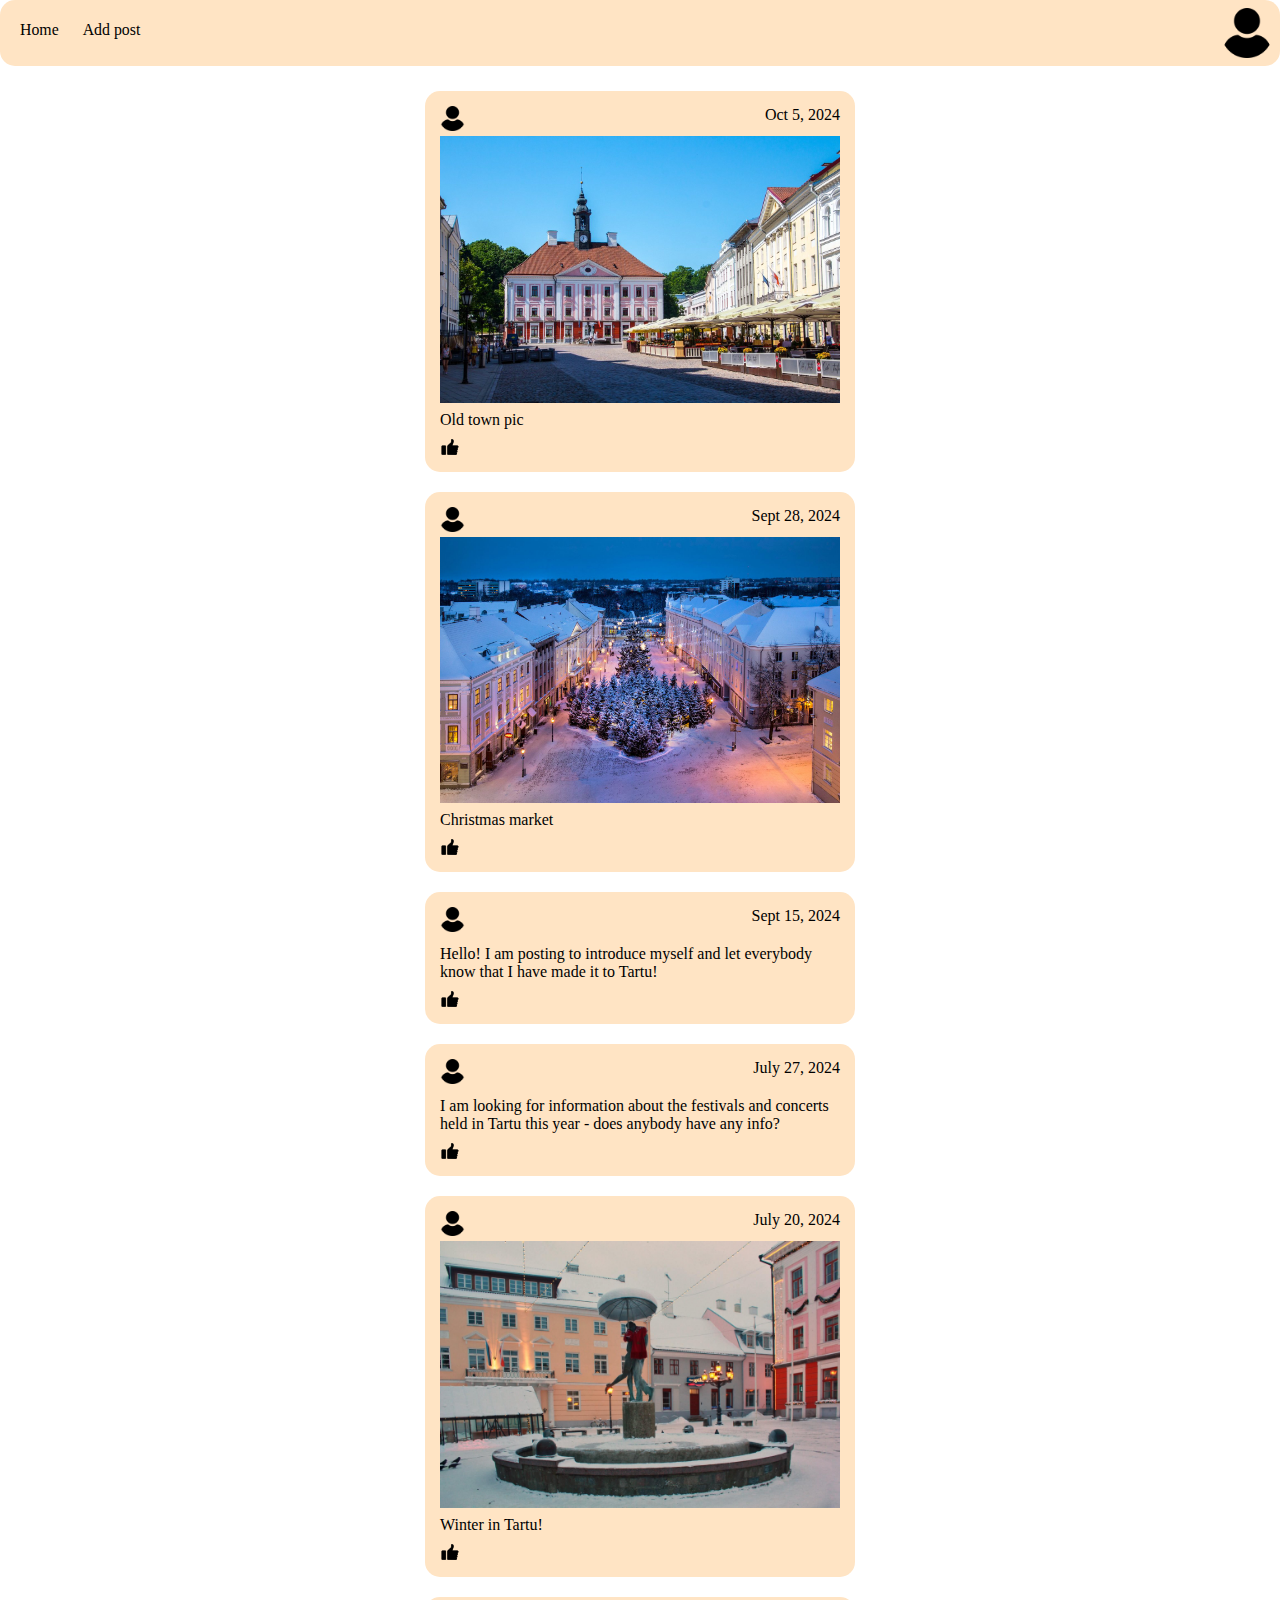
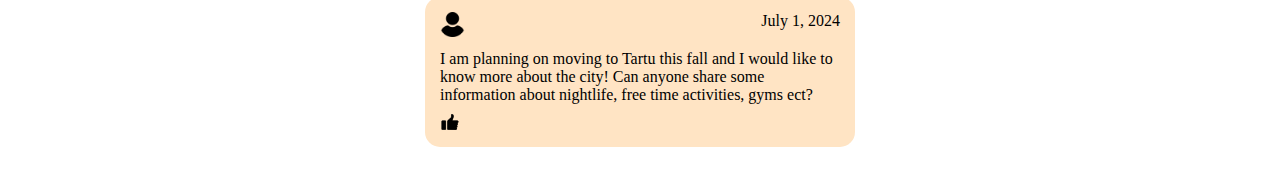
==== index.html @ 4ed944fc "ńew files." ====
<html lang="en"> 
  <head>
    <meta charset="UTF-8">
    <meta http-equiv="X-UA-Compatible" content="IE=edge">
    <meta name="viewport" content="width=device-width, initial-scale=1.0">
    <link rel="stylesheet" href="res/css/style.css">
    <title> WAD homework 1 </title> 
  </head>
  <body> 
    <header class = "header">
        <ul class = "nav">
            <li><a href="#">Home</a></li>
            <li><a href="addPost.html">Add post</a></li>
        </ul>

        <a class = "user_pic" href = "#"> <img src="res/images/user.png" width="50" height="50" alt="My profile picture"></a>
    </header>

    <section class = "posts_container">
        <div class = "post">
            <div class = post_head>
              <img src="res/images/user.png" width="25" height="25" alt="Profile picture">
              <span>Oct 5, 2024</span>
            </div>
            <div class = post_body>
              <img src="res/images/tartu.jpg" width="100px" height="80px" alt="Tartu old town" class = "post_picture">
              <p>Old town pic</p>
            </div>
            <div class="post-footer">
              <img src="res/images/like.png" width="20" height="20" alt="like icon">        
            </div>
        </div>

        <div class = "post">
          <div class = post_head>
            <img src="res/images/user.png" width="25" height="25" alt="Profile picture">
            <span>Sept 28, 2024</span>
          </div>
          <div class = post_body>
            <img src="res/images/Tartu-Estonia.jpg" width="100px" height="80px" alt="Tartu Christmas market" class = "post_picture">
            <p>Christmas market</p>
          </div>
          <div class="post-footer">
            <img src="res/images/like.png" width="20" height="20" alt="like icon">        
          </div>
        </div>

        <div class = "post">
          <div class = post_head>
            <img src="res/images/user.png" width="25" height="25" alt="Profile picture">
            <span>Sept 15, 2024</span>
          </div>
          <div class = post_body>
            <p>Hello! I am posting to introduce myself and let everybody know that I have made it to Tartu!</p>
          </div>
          <div class="post-footer">
            <img src="res/images/like.png" width="20" height="20" alt="like icon">        
          </div>
        </div>

        <div class = "post">
          <div class = post_head>
            <img src="res/images/user.png" width="25" height="25" alt="Profile picture">
            <span>July 27, 2024</span>
          </div>
          <div class = post_body>
            <p>I am looking for information about the festivals and concerts held in Tartu this year - does anybody have any info?</p>
          </div>
          <div class="post-footer">
            <img src="res/images/like.png" width="20" height="20" alt="like icon">        
          </div>
        </div>

        <div class = "post">
          <div class = post_head>
            <img src="res/images/user.png" width="25" height="25" alt="Profile picture">
            <span>July 20, 2024</span>
          </div>
          <div class = post_body>
            <img src="res/images/tartu_talv.jpg" width="100px" height="80px" alt="Tartu Christmas market" class = "post_picture">
            <p>Winter in Tartu!</p>
          </div>
          <div class="post-footer">
            <img src="res/images/like.png" width="20" height="20" alt="like icon">        
          </div>
        </div>

        <div class = "post">
          <div class = post_head>
            <img src="res/images/user.png" width="25" height="25" alt="Profile picture">
            <span>July 1, 2024</span>
          </div>
          <div class = post_body>
            <p>I am planning on moving to Tartu this fall and I would like to know more about the city! Can anyone share some information about nightlife, free time activities, gyms ect?</p>
          </div>
          <div class="post-footer">
            <img src="res/images/like.png" width="20" height="20" alt="like icon">        
          </div>
        </div>

    </section>

    
    <footer class = "footer">
    </footer>
  </body>
</html>
---- res/css/style.css ----
* {
    margin: 0;
    padding: 0;
    box-sizing: border-box;
}

ul {
    margin: 0;
    padding: 0;
    list-style: none;
}

.header {
    background-color: bisque;
    padding-top: .5em;
    padding-bottom: .5em;
    padding-left: .5em;
    padding-right: .5em;
    border-radius: 15px;
}

.nav {
    margin-top: 5px;
    margin-bottom: 5px;
}

.nav a {
    padding: 8px 12px;
    display: block;
    text-align: center;
    font-size: .99em;
    color: black;
}

a {
    text-decoration: none;
}

.nav a:hover {
    background-color: rgb(198, 185, 154);
}

section {
    display: flex;
    flex-direction: column;
    justify-content: center;
    align-items: center;
    margin-top: 25px;
    margin-bottom: 25px;
    margin-left: 25px;
    margin-right: 25px;

}

.post {
    background-color: bisque;
    border-radius: 15px;
    margin-bottom: 20px;
    padding: 15px;
    max-width: 430px;
}

.post_head {
    display: flex;
    justify-content: space-between;
    padding-bottom: 5px;
}

.post_body > p {
    margin-bottom: 8px;
    margin-top: 8px;
    font-size: 1em;
}

.post_picture {
    width: 100%;
    max-width: 400px;
    height: auto;
  }

@media (min-width: 450px) {
    .header,
    .nav {
        display: flex;
    }
    .header {
        flex-direction: row;
        justify-content: space-between;
    }
}

@media (max-width: 450px){
    .user_pic {
        display: none;
    }
    .nav {
        display: flex;
        flex-direction: row;
        justify-content: space-between;
    }
}
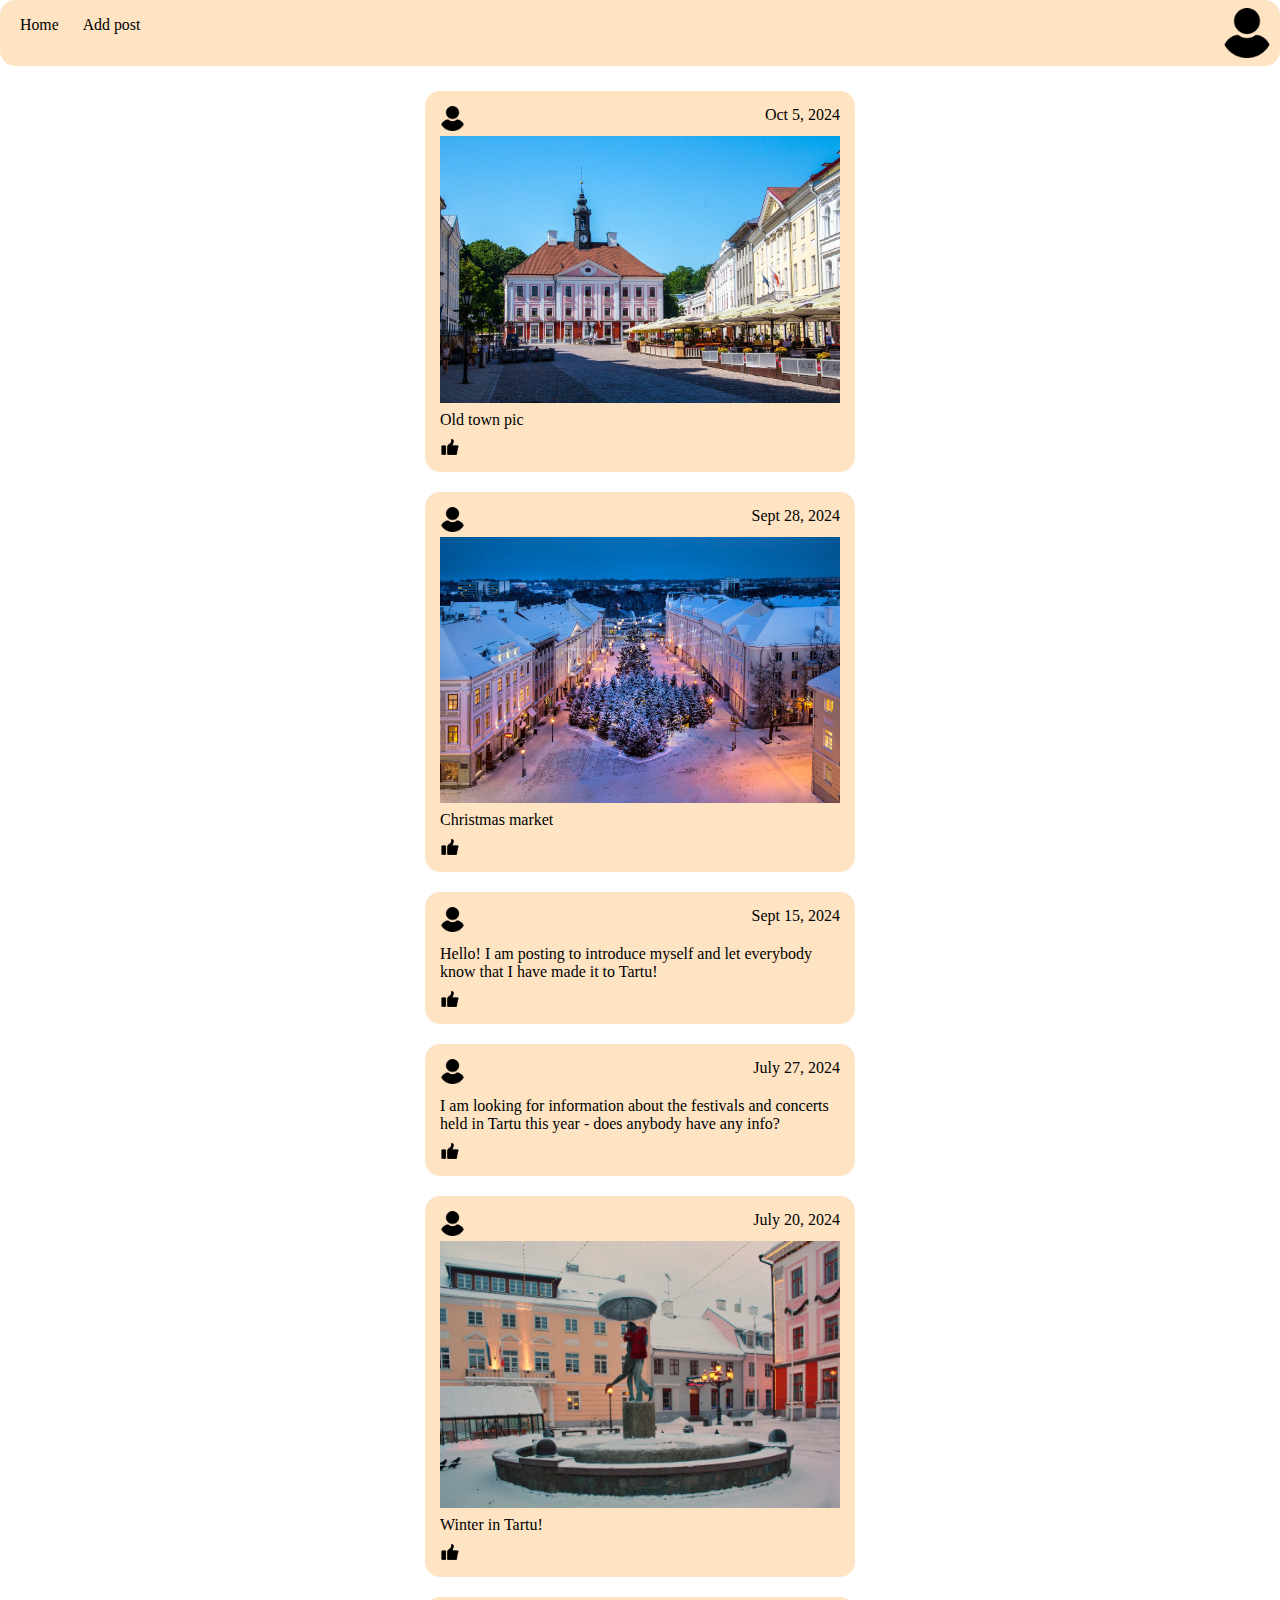
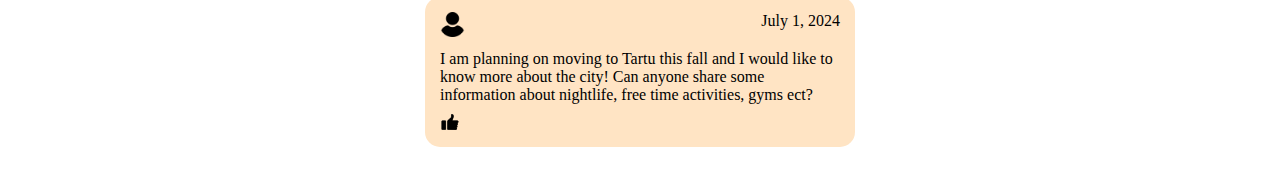
==== commit 7a0761d0: "last changes index.html and style.css" ====
--- a/index.html
+++ b/index.html
@@ -13,10 +13,10 @@
             <li><a href="addPost.html">Add post</a></li>
         </ul>
 
-        <a class = "user_pic" href = "#"> <img src="res/images/user.png" width="50" height="50" alt="My profile picture"></a>
+        <a class = "user_pic" href = "login.html"> <img src="res/images/user.png" width="50" height="50" alt="My profile picture"></a>
     </header>
 
-    <section class = "posts_container">
+    <section id = "posts_container">
         <div class = "post">
             <div class = post_head>
               <img src="res/images/user.png" width="25" height="25" alt="Profile picture">
--- a/res/css/style.css
+++ b/res/css/style.css
@@ -19,7 +19,7 @@
     border-radius: 15px;
 }
 
-.nav {
+header + ul {
     margin-top: 5px;
     margin-bottom: 5px;
 }
@@ -40,7 +40,7 @@
     background-color: rgb(198, 185, 154);
 }
 
-section {
+#posts_container {
     display: flex;
     flex-direction: column;
     justify-content: center;
@@ -76,7 +76,7 @@
     width: 100%;
     max-width: 400px;
     height: auto;
-  }
+}
 
 @media (min-width: 450px) {
     .header,
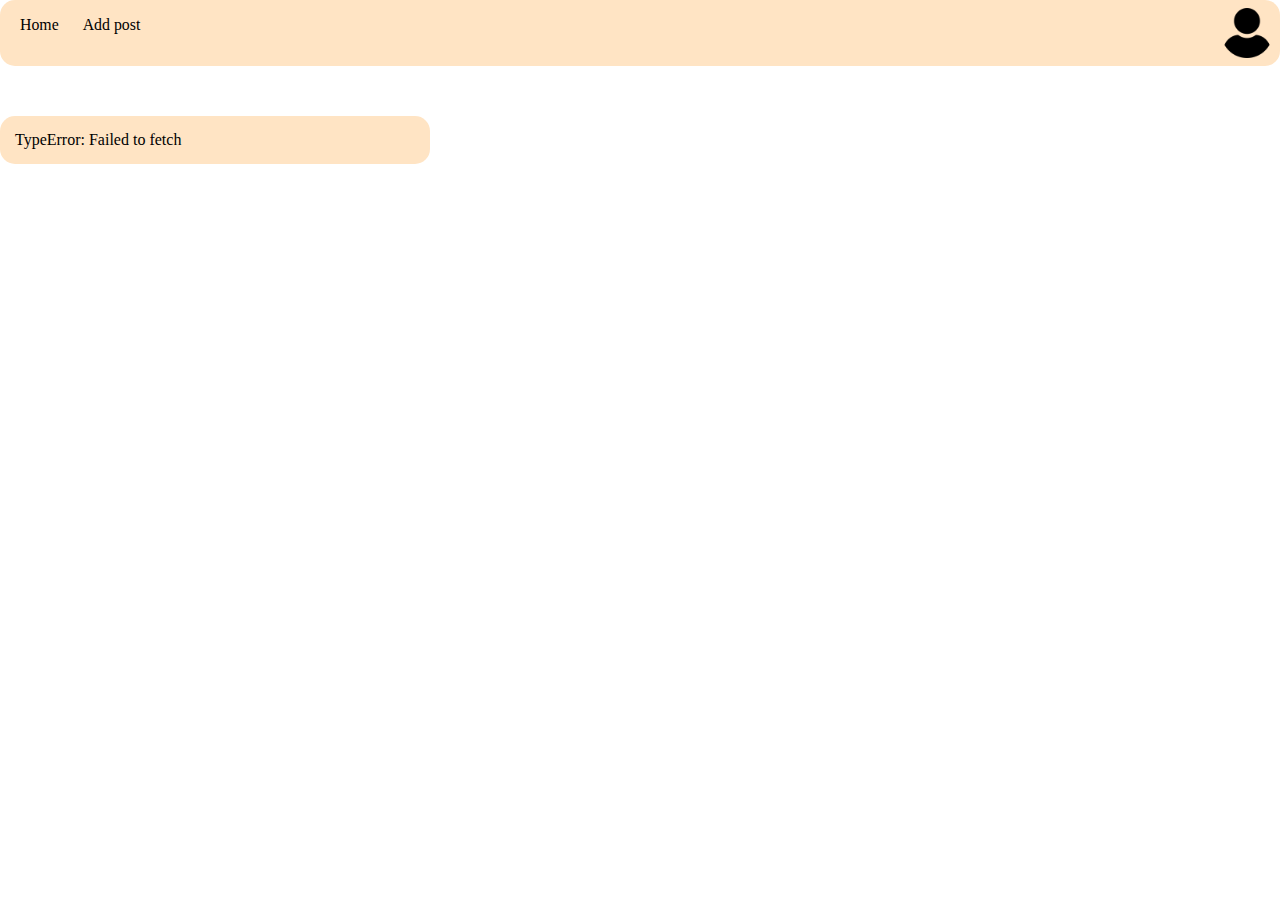
==== commit 314b581a: "HW2 tasks 1-4 (fetching json data and displaying on website)" ====
--- a/index.html
+++ b/index.html
@@ -4,7 +4,7 @@
     <meta http-equiv="X-UA-Compatible" content="IE=edge">
     <meta name="viewport" content="width=device-width, initial-scale=1.0">
     <link rel="stylesheet" href="res/css/style.css">
-    <title> WAD homework 1 </title> 
+    <title> WAD homework 2 </title> 
   </head>
   <body> 
     <header class = "header">
@@ -17,7 +17,7 @@
     </header>
 
     <section id = "posts_container">
-        <div class = "post">
+        <!-- <div class = "post">
             <div class = post_head>
               <img src="res/images/user.png" width="25" height="25" alt="Profile picture">
               <span>Oct 5, 2024</span>
@@ -96,12 +96,12 @@
           <div class="post-footer">
             <img src="res/images/like.png" width="20" height="20" alt="like icon">        
           </div>
-        </div>
+        </div> -->
 
     </section>
-
-    
     <footer class = "footer">
     </footer>
+
+    <script type="text/javascript" src="src/js/script.js"></script>
   </body>
 </html>--- a/res/css/style.css
+++ b/res/css/style.css
@@ -57,7 +57,7 @@
     border-radius: 15px;
     margin-bottom: 20px;
     padding: 15px;
-    max-width: 430px;
+    width: 430px;
 }
 
 .post_head {
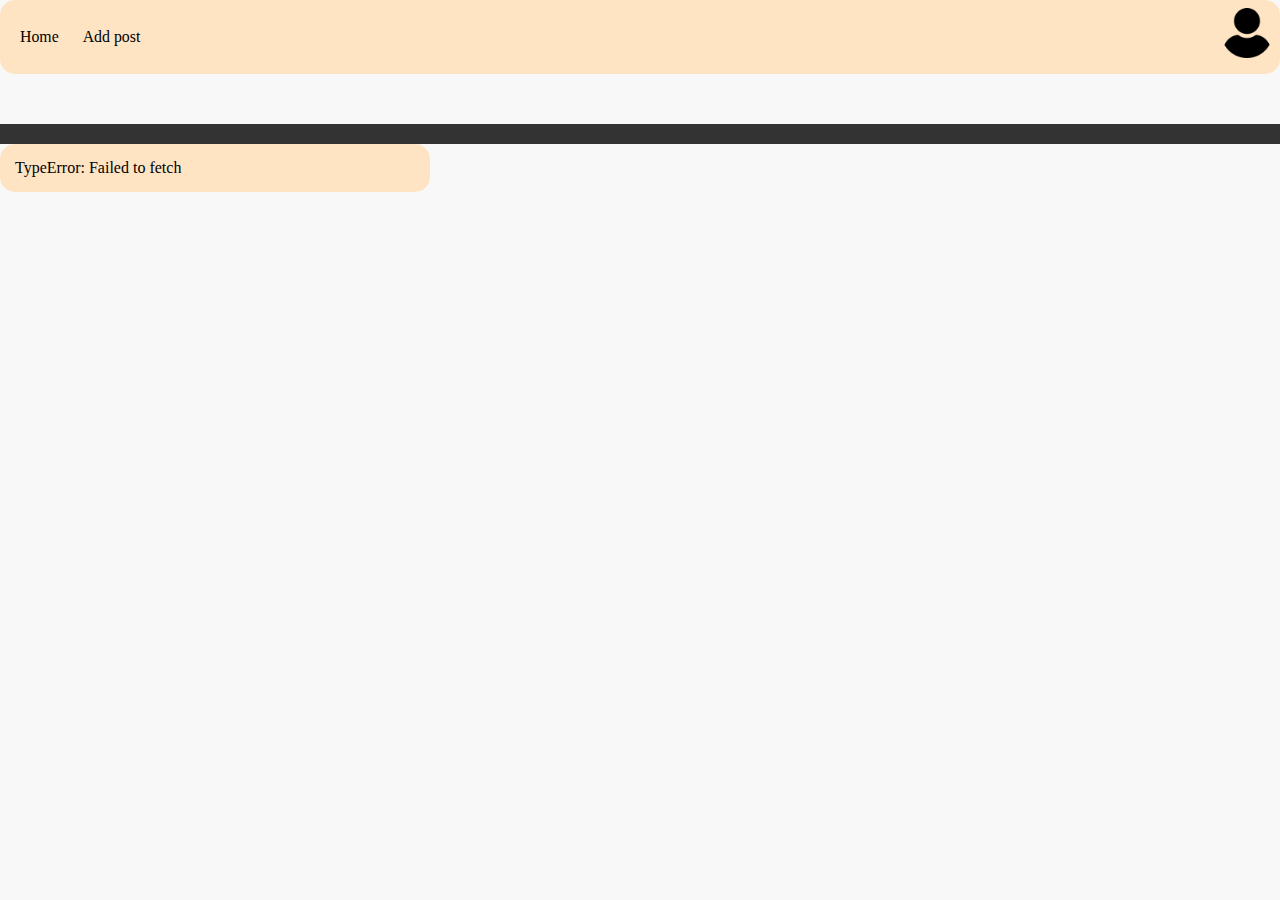
==== commit ae9a362e: "finished dropdown menu and css fixed" ====
--- a/index.html
+++ b/index.html
@@ -3,7 +3,7 @@
     <meta charset="UTF-8">
     <meta http-equiv="X-UA-Compatible" content="IE=edge">
     <meta name="viewport" content="width=device-width, initial-scale=1.0">
-    <link rel="stylesheet" href="res/css/style.css">
+    <link rel="stylesheet" href="res/css/styles.css">
     <title> WAD homework 2 </title> 
   </head>
   <body> 
@@ -12,8 +12,15 @@
             <li><a href="#">Home</a></li>
             <li><a href="addPost.html">Add post</a></li>
         </ul>
-
-        <a class = "user_pic" href = "login.html"> <img src="res/images/user.png" width="50" height="50" alt="My profile picture"></a>
+        <a class="user_pic" href="#" id="user-pic">
+          <img src="res/images/user.png" width="50" height="50" alt="My profile picture">
+      </a>
+      <div class="dropdown" id="user-dropdown">
+          <div class="dropdown-item">Username: User123</div>
+          <div class="dropdown-item">Email: user@example.com</div>
+          <div class="dropdown-item" id="logout">Logout</div>
+      </div>
+    
     </header>
 
     <section id = "posts_container">
@@ -103,5 +110,21 @@
     </footer>
 
     <script type="text/javascript" src="src/js/script.js"></script>
+    <script>
+      const userPic = document.getElementById('user-pic');
+      const dropdown = document.getElementById('user-dropdown');
+  
+      userPic.addEventListener('click', function(event) {
+          event.preventDefault(); // Prevent the default action of the link
+          dropdown.style.display = dropdown.style.display === 'block' ? 'none' : 'block'; // Toggle dropdown visibility
+      });
+  
+      // Optional: Close the dropdown if clicking outside of it
+      window.addEventListener('click', function(event) {
+          if (!userPic.contains(event.target) && !dropdown.contains(event.target)) {
+              dropdown.style.display = 'none';
+          }
+      });
+  </script>  
   </body>
 </html>--- a/res/css/styles.css
+++ b/res/css/styles.css
@@ -0,0 +1,248 @@
+/* General Reset */
+* {
+    margin: 0;
+    padding: 0;
+    box-sizing: border-box;
+}
+
+/* Body Styling */
+body {
+    background-color: rgb(248, 248, 248); /* Beige theme */
+    color: black;
+}
+
+/* Navigation Bar */
+.header {
+    background-color: bisque; /* Light beige */
+    padding: 0.5em;
+    border-radius: 15px;
+}
+
+.nav {
+    list-style-type: none; /* Remove default bullet points */
+    padding: 0; /* Remove default padding */
+    margin: 0; /* Remove default margin */
+    display: flex; /* Use flex to align items */
+}
+
+.add_post_container {
+    flex: 1;
+    display: flex;
+    flex-direction: column;
+    justify-content: center;
+    align-items: center;
+    margin: 25px;
+}
+.form_group {
+    margin-bottom: 15px;
+}
+.create_post_btn {
+    background-color: #4CAF50;
+    color: white;
+    border: none;
+    padding: 10px 20px;
+    border-radius: 5px;
+    cursor: pointer;
+    max-width: 120px;
+
+}
+.create_post_btn:hover {
+    background-color: #45a049;
+}
+textarea {
+    display: block;
+    width: 100%;
+    height: 100px;
+}
+#post_body {
+    background-color: #f9f9f9;
+    padding: 10px;
+    border: 1px solid #ccc;
+}
+.footer {
+    background-color: #333;
+    color: white;
+    text-align: center;
+    padding: 10px;
+}
+.form_group + button {
+    margin-top: 6px;
+}
+
+.nav a {
+    padding: 20px 12px;
+    display: block;
+    text-align: center;
+    font-size: 0.99em;
+    color: black;
+    text-decoration: none;
+    border: none;
+    box-shadow: none;
+}
+
+.nav a:hover {
+    background-color: rgb(198, 185, 154);
+}
+
+/* Dropdown */
+.dropdown {
+    display: none; /* Initially hidden */
+    position: absolute;
+    background-color: white; /* Background color for the dropdown */
+    border: 1px solid #ccc; /* Border around the dropdown */
+    border-radius: 5px;
+    box-shadow: 0 2px 5px rgba(0, 0, 0, 0.15);
+    right: 0; 
+    z-index: 1000; 
+}
+
+.dropdown-item {
+    padding: 10px 15px;
+    cursor: pointer;
+}
+
+.dropdown-item:hover {
+    background-color: rgb(198, 185, 154); /* Highlight on hover */
+}
+
+/* Login Form Styling */
+.login-container {
+    display: flex;
+    justify-content: center;
+    align-items: center;
+    height: 80vh;
+}
+
+.login-box {
+    background-color: bisque;
+    border: 1px solid #ccc;
+    border-radius: 8px;
+    padding: 20px;
+    text-align: center;
+    width: 300px;
+}
+
+h2 {
+    margin: 10px 0;
+}
+
+.create-account {
+    color: #007acc;
+    text-decoration: none;
+    font-weight: bold;
+}
+
+form {
+    display: flex;
+    flex-direction: column;
+    gap: 10px;
+    margin: 20px 0;
+}
+
+input[type="email"],
+input[type="password"] {
+    padding: 10px;
+    border: 1px solid #ccc;
+    border-radius: 5px;
+    width: 100%;
+    box-sizing: border-box;
+}
+
+button.login-btn {
+    background-color: #003366;
+    color: white;
+    padding: 10px;
+    border-radius: 5px;
+    border: none;
+    cursor: pointer;
+}
+
+button.login-btn:hover {
+    background-color: #002244;
+}
+
+.forgot-password {
+    color: #007acc;
+    text-decoration: none;
+    font-size: 14px;
+}
+
+/* Posts Container */
+#posts_container {
+    display: flex;
+    flex-direction: column;
+    justify-content: center;
+    align-items: center;
+    margin: 25px;
+}
+
+.post {
+    background-color: bisque;
+    border-radius: 15px;
+    margin-bottom: 20px;
+    padding: 15px;
+    width: 430px;
+}
+
+.post_head {
+    display: flex;
+    justify-content: space-between;
+    padding-bottom: 5px;
+}
+
+.post_body > p {
+    margin: 8px 0;
+    font-size: 1em;
+}
+
+.post_picture {
+    width: 100%;
+    max-width: 400px;
+    height: auto;
+}
+
+/* Responsive Design */
+@media (max-width: 600px) {
+    .header {
+        flex-direction: column;
+    }
+    .login-box {
+        width: 90%;
+    }
+}
+
+@media (min-width: 450px) {
+    .header {
+        display: flex;
+        flex-direction: row;
+        justify-content: space-between;
+    }
+}
+
+@media (max-width: 450px) {
+    .user_pic {
+        display: none;
+    }
+}
+
+.dropdown {
+    display: none; /* Initially hidden */
+    position: absolute;
+    background-color: white; /* Background color for the dropdown */
+    border: 1px solid #ccc; /* Border around the dropdown */
+    border-radius: 5px;
+    box-shadow: 0 2px 5px rgba(0, 0, 0, 0.15);
+    margin-block-start: 55px;
+    right: 0; 
+    z-index: 1000; 
+}
+
+
+.dropdown-item {
+    padding: 10px 15px;
+    cursor: pointer;
+}
+
+.dropdown-item:hover {
+    background-color: rgb(198, 185, 154); /* Highlight on hover */
+}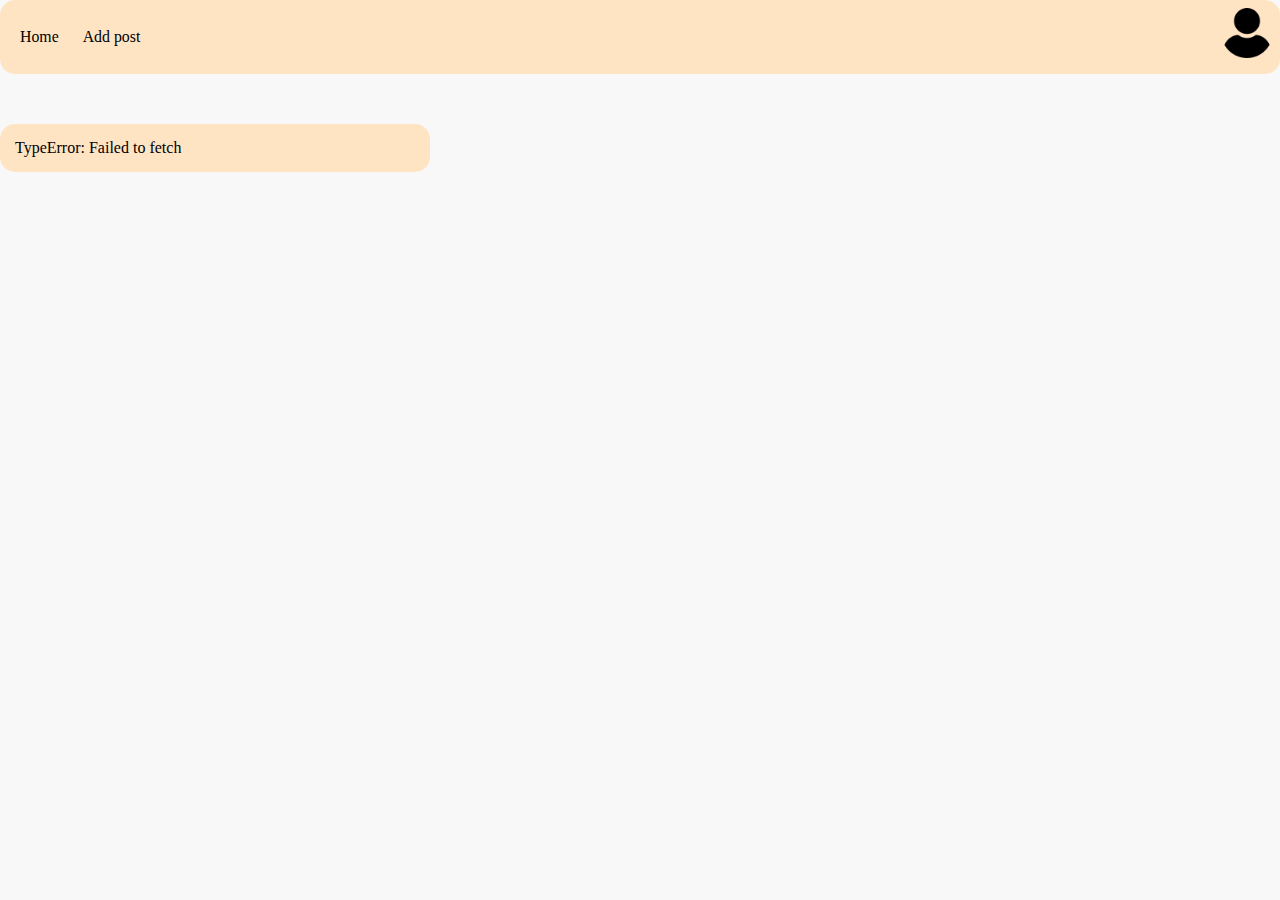
==== commit 37efdc60: "removed footer from index.html" ====
--- a/index.html
+++ b/index.html
@@ -106,8 +106,6 @@
         </div> -->
 
     </section>
-    <footer class = "footer">
-    </footer>
 
     <script type="text/javascript" src="src/js/script.js"></script>
     <script>
